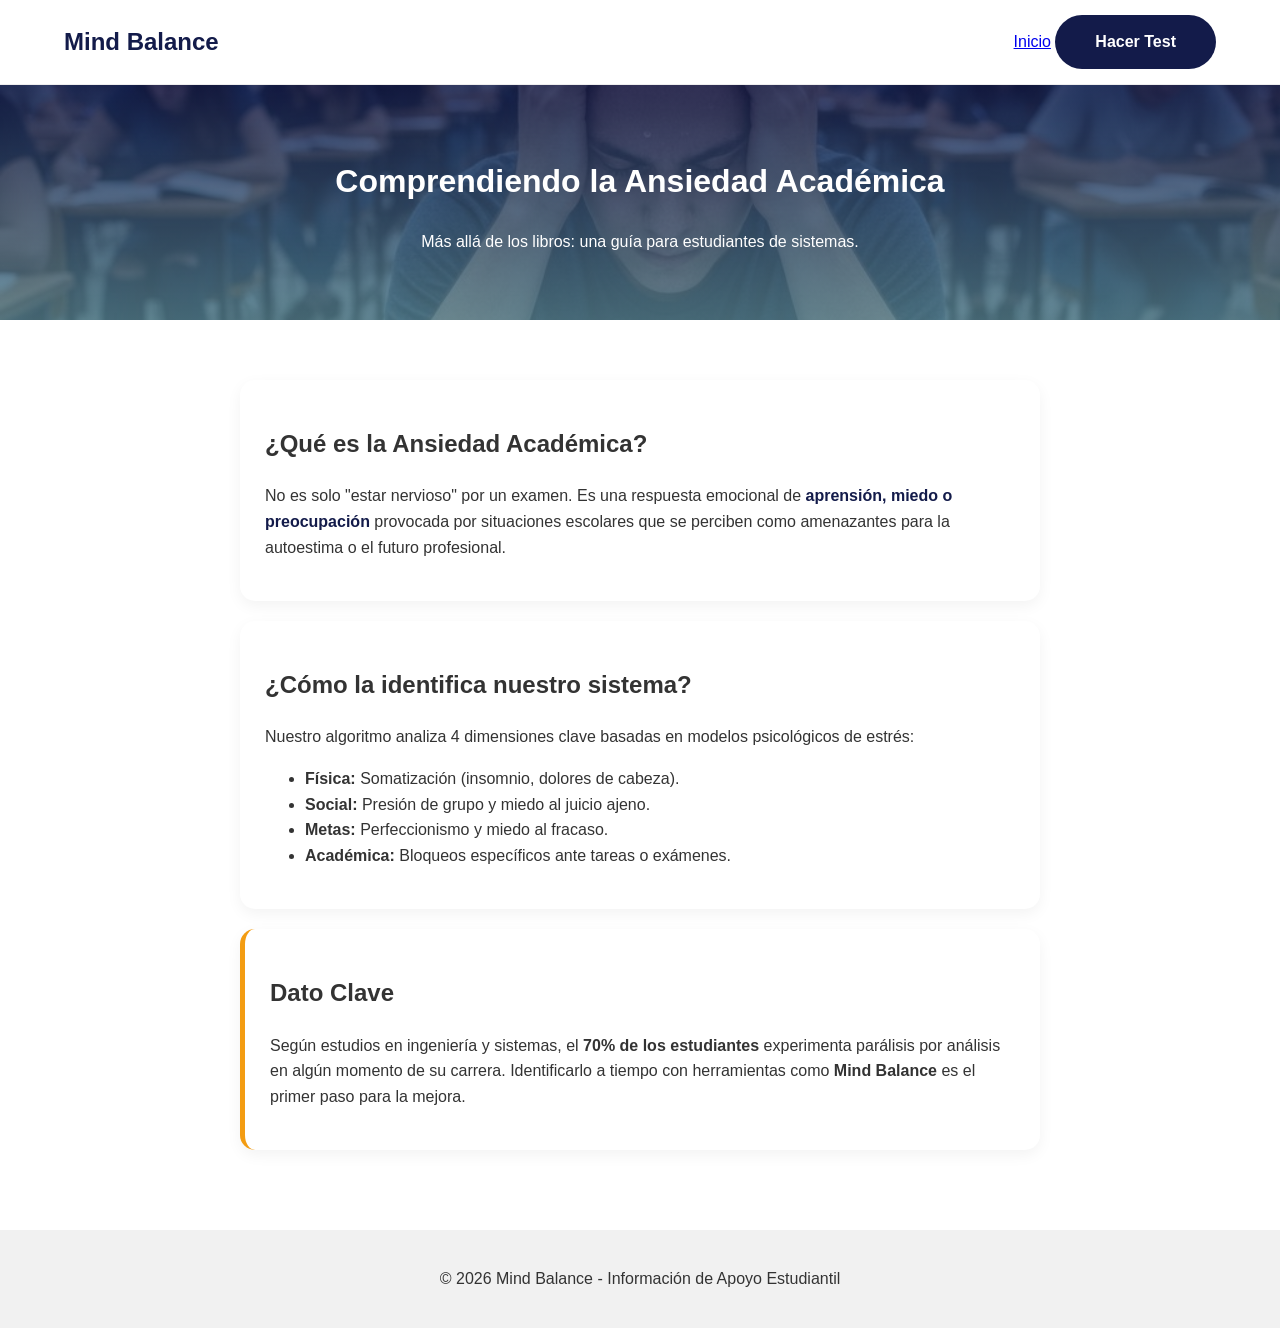
==== src/frontend/informacion.html @ 8ade7999 "Create informacion.html" ====
<!DOCTYPE html>
<html lang="es">
<head>
    <meta charset="UTF-8">
    <meta name="viewport" content="width=device-width, initial-scale=1.0">
    <title>Mind Balance | Sobre la Ansiedad Académica</title>
    <link rel="stylesheet" href="estilos.css">
    <style>
        .contenido-info { max-width: 800px; margin: 40px auto; padding: 20px; line-height: 1.6; }
        .tarjeta-info { background: white; padding: 25px; border-radius: 15px; box-shadow: 0 5px 15px rgba(0,0,0,0.05); margin-bottom: 20px; }
        .resaltado { color: var(--color-principal, #4A90E2); font-weight: bold; }
    </style>
</head>
<body>

    <nav class="barra-navegacion">
        <div class="logo">Mind Balance</div>
        <div>
            <a href="index.html" class="boton-volver">Inicio</a>
            <a href="test.html" class="boton-accion">Hacer Test</a>
        </div>
    </nav>

    <header class="banner-test" style="height: auto; padding: 50px 20px;">
        <h1>Comprendiendo la Ansiedad Académica</h1>
        <p>Más allá de los libros: una guía para estudiantes de sistemas.</p>
    </header>

    <main class="contenido-info">
        <section class="tarjeta-info">
            <h2>¿Qué es la Ansiedad Académica?</h2>
            <p>No es solo "estar nervioso" por un examen. Es una respuesta emocional de <span class="resaltado">aprensión, miedo o preocupación</span> provocada por situaciones escolares que se perciben como amenazantes para la autoestima o el futuro profesional.</p>
        </section>

        <section class="tarjeta-info">
            <h2>¿Cómo la identifica nuestro sistema?</h2>
            <p>Nuestro algoritmo analiza 4 dimensiones clave basadas en modelos psicológicos de estrés:</p>
            <ul>
                <li><strong>Física:</strong> Somatización (insomnio, dolores de cabeza).</li>
                <li><strong>Social:</strong> Presión de grupo y miedo al juicio ajeno.</li>
                <li><strong>Metas:</strong> Perfeccionismo y miedo al fracaso.</li>
                <li><strong>Académica:</strong> Bloqueos específicos ante tareas o exámenes.</li>
            </ul>
        </section>

        <section class="tarjeta-info" style="border-left: 5px solid #f39c12;">
            <h2>Dato Clave</h2>
            <p>Según estudios en ingeniería y sistemas, el <strong>70% de los estudiantes</strong> experimenta parálisis por análisis en algún momento de su carrera. Identificarlo a tiempo con herramientas como <strong>Mind Balance</strong> es el primer paso para la mejora.</p>
        </section>
    </main>

    <footer style="text-align: center; padding: 20px;">
        <p>&copy; 2026 Mind Balance - Información de Apoyo Estudiantil</p>
    </footer>

</body>
</html>
---- src/frontend/estilos.css ----
/* 1. CONFIGURACIÓN GLOBAL */
:root {
  --color-principal: #131B4A;
  --color-acento: #547C8B;
  --color-suave: #C2CCC9;
  --blanco-puro: #FFFFFF;
  --gris-fondo: #f9fbfb;
}

body {
  font-family: 'Montserrat', Arial, sans-serif;
  margin: 0;
  color: #333;
  line-height: 1.6;
}

/* 2. NAVEGACIÓN Y BANNERS */
.barra-navegacion {
  background-color: var(--blanco-puro);
  border-bottom: 1px solid #eee;
  padding: 15px 5%;
  display: flex;
  justify-content: space-between;
  align-items: center;
  position: sticky;
  top: 0;
  z-index: 1000;
}

.logo { font-weight: bold; font-size: 1.5em; color: var(--color-principal); }

.banner-principal, .banner-test {
  background: linear-gradient(rgba(19, 27, 74, 0.8), rgba(84, 124, 139, 0.8)),
              url("img/image_6.png") center/cover no-repeat;
  color: white;
  padding: 120px 20px;
  text-align: center;
}

/* 3. EL ARTÍCULO DE INVESTIGACIÓN (Lo nuevo) */
.seccion-blanca {
  padding: 60px 10%;
  max-width: 1000px;
  margin: auto;
}

.articulo-investigacion { text-align: left; margin-bottom: 50px; }

.titulo-principal {
    color: var(--color-principal);
    font-size: 2.5em;
    text-align: center;
    margin-bottom: 30px;
}

.introduccion {
    font-size: 1.2em;
    font-style: italic;
    color: var(--color-acento);
    margin-bottom: 30px;
    border-left: 5px solid var(--color-acento);
    padding-left: 20px;
}

.destacado {
    background-color: var(--gris-fondo);
    padding: 30px;
    border-radius: 15px;
    font-size: 1.3em;
    font-weight: bold;
    color: var(--color-principal);
    text-align: center;
    margin: 40px 0;
}

/* 4. GALERÍA Y CARDS */
.contenedor-imagenes {
  display: flex;
  justify-content: center;
  gap: 25px;
  flex-wrap: wrap;
}

.imagen-card {
  position: relative;
  width: 300px;
  height: 200px;
  overflow: hidden;
  border-radius: 12px;
  box-shadow: 0 6px 15px rgba(0, 0, 0, 0.15);
}

.imagen-card img { width: 100%; height: 100%; object-fit: cover; }

.overlay-imagen {
  position: absolute; top: 0; left: 0; width: 100%; height: 100%;
  background: linear-gradient(rgba(19, 27, 74, 0.6), rgba(84, 124, 139, 0.6));
}

/* 5. REFERENCIAS Y BOTONES */
.referencias-bibliograficas {
    margin-top: 60px;
    padding: 30px;
    background-color: #f1f1f1;
    border-radius: 10px;
    text-align: left;
    font-size: 0.85em;
}

.boton-accion {
  background-color: var(--color-principal);
  color: white;
  padding: 14px 40px;
  text-decoration: none;
  border-radius: 50px;
  font-weight: bold;
  display: inline-block;
  transition: 0.3s;
}

.cta-test {
  background: linear-gradient(rgba(19, 27, 74, 0.95), rgba(84, 124, 139, 0.95)),
              url("img/image_5.png") center/cover no-repeat;
  color: white;
  text-align: center;
  padding: 80px 20px;
}

.diagnostico-final {
    margin-top: 20px;
    border: 1px solid #eee;
    animation: fadeIn 0.8s ease-in-out;
}

@keyframes fadeIn {
    from { opacity: 0; transform: translateY(20px); }
    to { opacity: 1; transform: translateY(0); }
}

#graficoResultados {
    margin-bottom: 20px;
}

footer { padding: 40px; text-align: center; background: #f1f1f1; }

/* 6. RESPONSIVO */
@media (max-width: 768px) {
  .articulo-investigacion { padding: 0 10px; }
  .titulo-principal { font-size: 1.8em; }
}
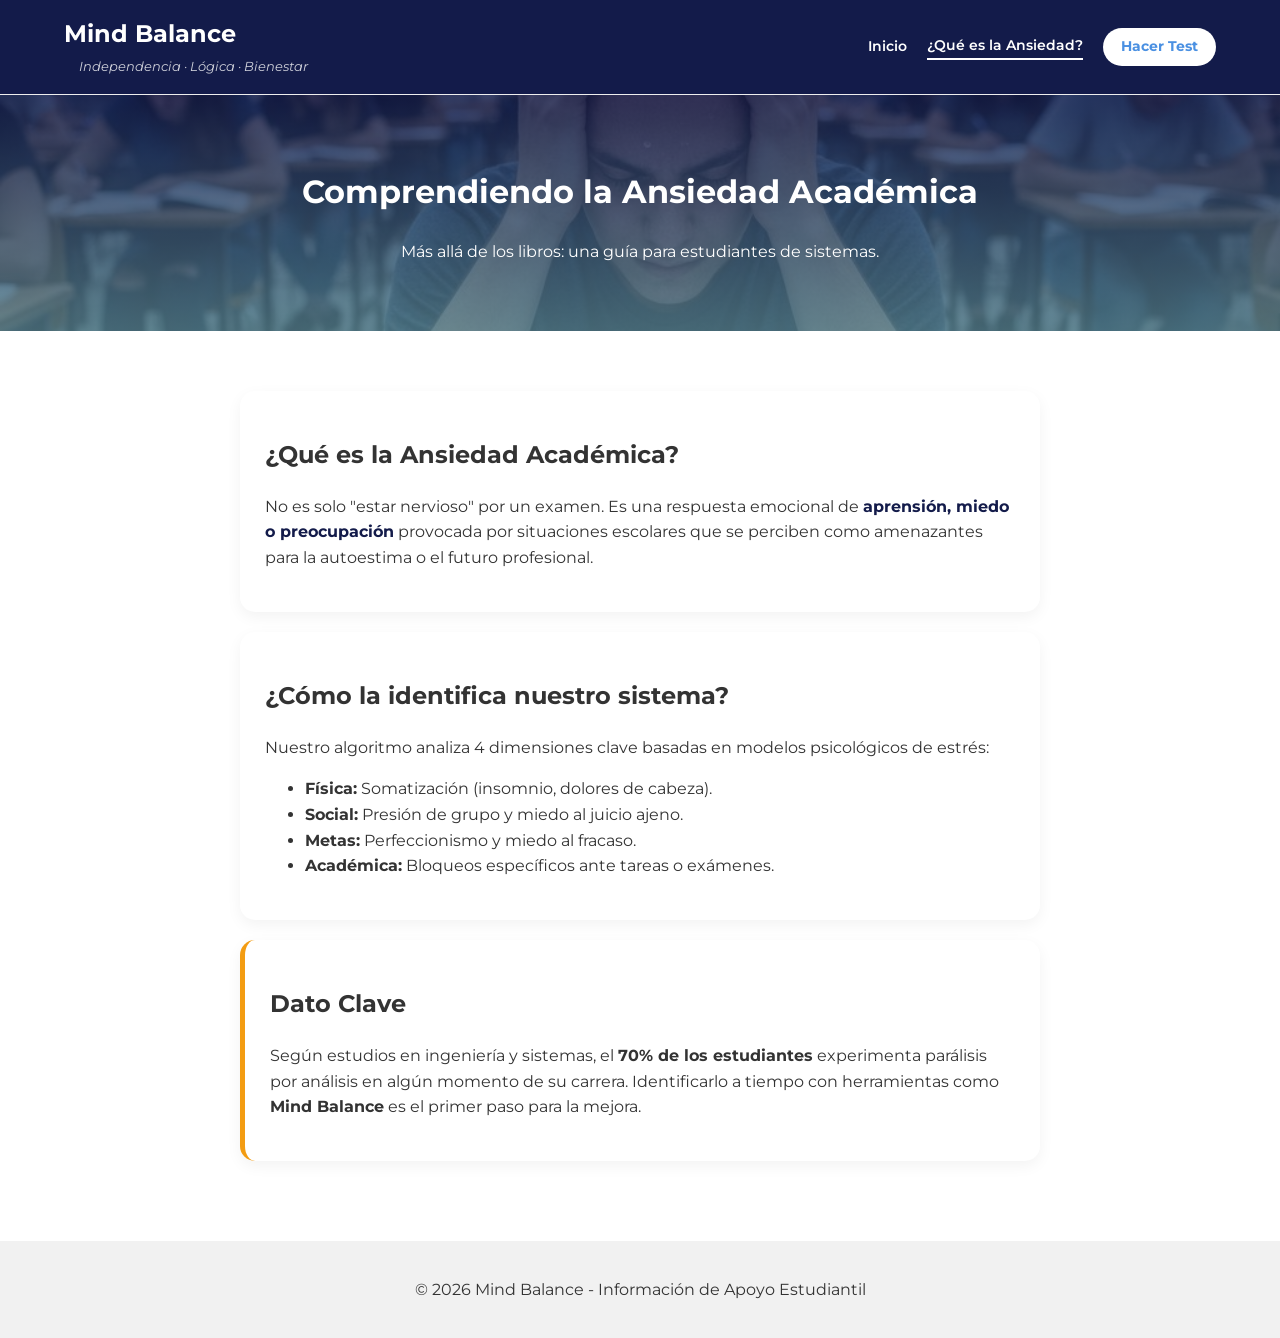
==== commit e9f5b127: "Update informacion.html" ====
--- a/src/frontend/informacion.html
+++ b/src/frontend/informacion.html
@@ -5,6 +5,7 @@
     <meta name="viewport" content="width=device-width, initial-scale=1.0">
     <title>Mind Balance | Sobre la Ansiedad Académica</title>
     <link rel="stylesheet" href="estilos.css">
+    <link href="https://fonts.googleapis.com/css2?family=Montserrat:wght@400;600;700&display=swap" rel="stylesheet">
     <style>
         .contenido-info { max-width: 800px; margin: 40px auto; padding: 20px; line-height: 1.6; }
         .tarjeta-info { background: white; padding: 25px; border-radius: 15px; box-shadow: 0 5px 15px rgba(0,0,0,0.05); margin-bottom: 20px; }
@@ -13,15 +14,20 @@
 </head>
 <body>
 
-    <nav class="barra-navegacion">
-        <div class="logo">Mind Balance</div>
-        <div>
-            <a href="index.html" class="boton-volver">Inicio</a>
-            <a href="test.html" class="boton-accion">Hacer Test</a>
+    <nav class="barra-navegacion" style="display: flex; justify-content: space-between; align-items: center; padding: 15px 5%; background-color: var(--color-principal, #4A90E2);">
+        <div class="nav-izquierdo">
+            <div class="logo" style="font-weight: bold; color: white;">Mind Balance</div>
+            <span class="lema" style="margin-left: 15px; font-size: 0.8em; color: white; opacity: 0.8; font-style: italic;">Independencia · Lógica · Bienestar</span>
+        </div>
+        
+        <div class="menu-navegacion" style="display: flex; gap: 20px; align-items: center;">
+            <a href="index.html" style="color: white; text-decoration: none; font-weight: 600; font-size: 0.9em;">Inicio</a>
+            <a href="informacion.html" style="color: white; text-decoration: none; font-weight: 600; font-size: 0.9em; border-bottom: 2px solid #fff;">¿Qué es la Ansiedad?</a>
+            <a href="test.html" style="background: white; color: #4A90E2; padding: 8px 18px; border-radius: 20px; text-decoration: none; font-weight: bold; font-size: 0.85em;">Hacer Test</a>
         </div>
     </nav>
 
-    <header class="banner-test" style="height: auto; padding: 50px 20px;">
+    <header class="banner-test" style="height: auto; padding: 50px 20px; text-align: center; background-color: #f8f9fa;">
         <h1>Comprendiendo la Ansiedad Académica</h1>
         <p>Más allá de los libros: una guía para estudiantes de sistemas.</p>
     </header>
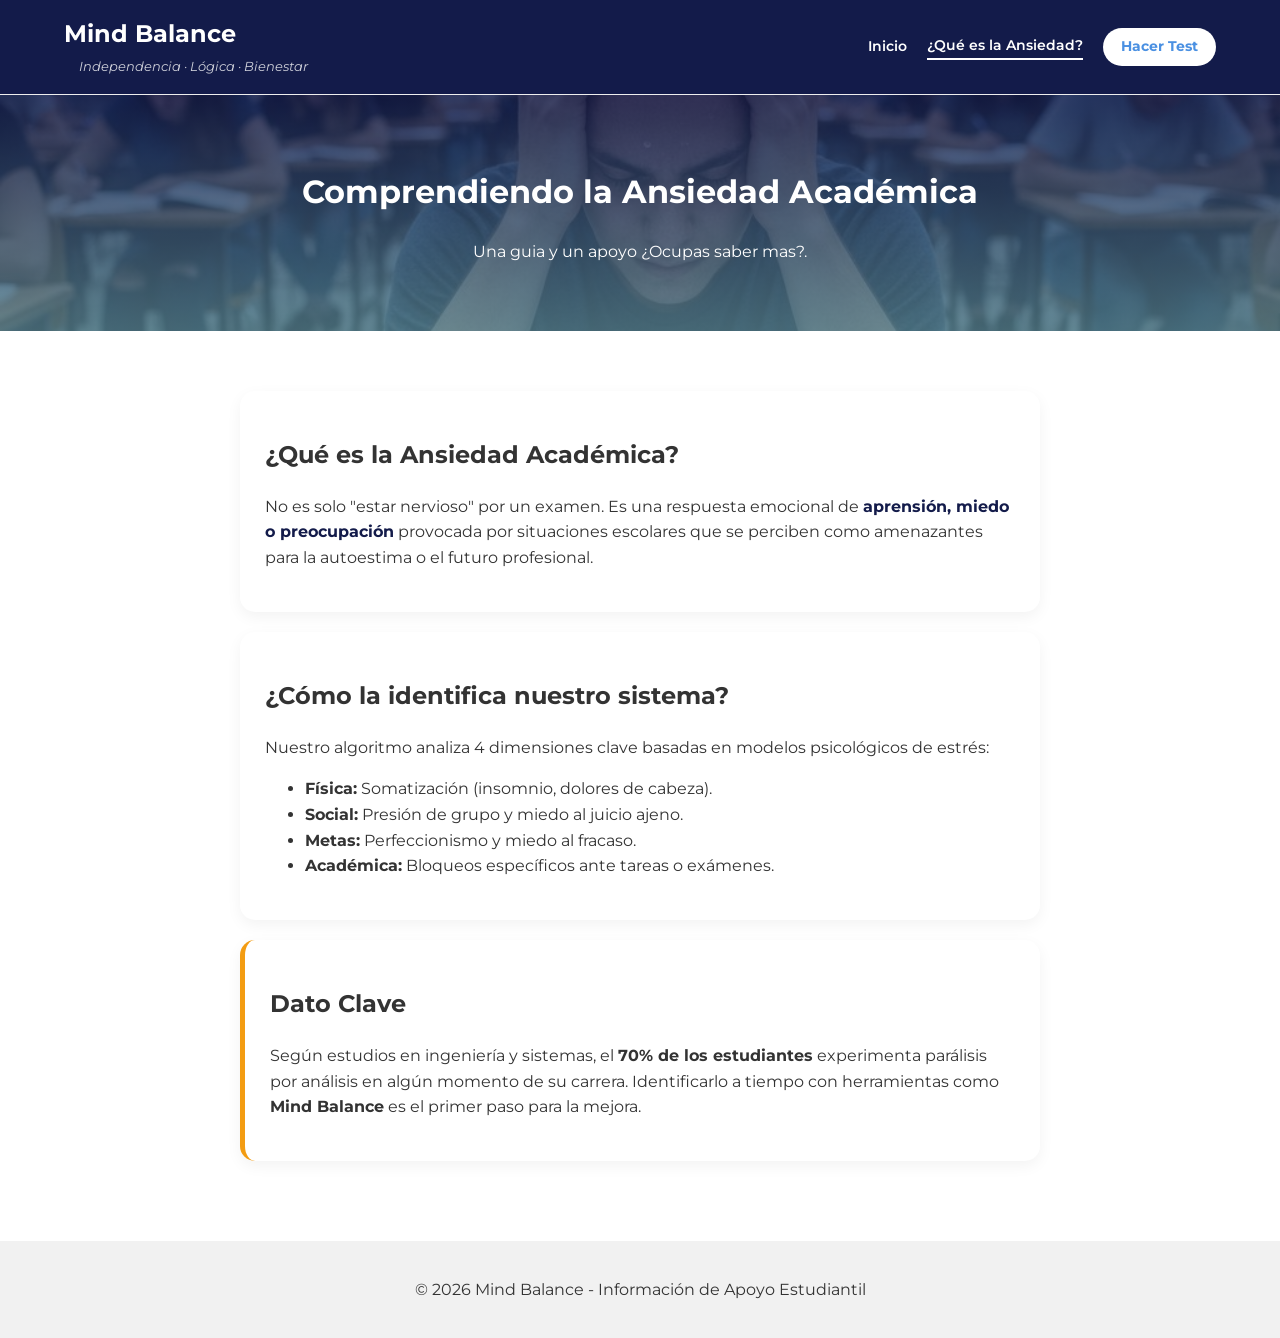
==== commit 9a237633: "Update informacion.html" ====
--- a/src/frontend/informacion.html
+++ b/src/frontend/informacion.html
@@ -29,7 +29,7 @@
 
     <header class="banner-test" style="height: auto; padding: 50px 20px; text-align: center; background-color: #f8f9fa;">
         <h1>Comprendiendo la Ansiedad Académica</h1>
-        <p>Más allá de los libros: una guía para estudiantes de sistemas.</p>
+        <p>Una guia y un apoyo ¿Ocupas saber mas?.</p>
     </header>
 
     <main class="contenido-info">
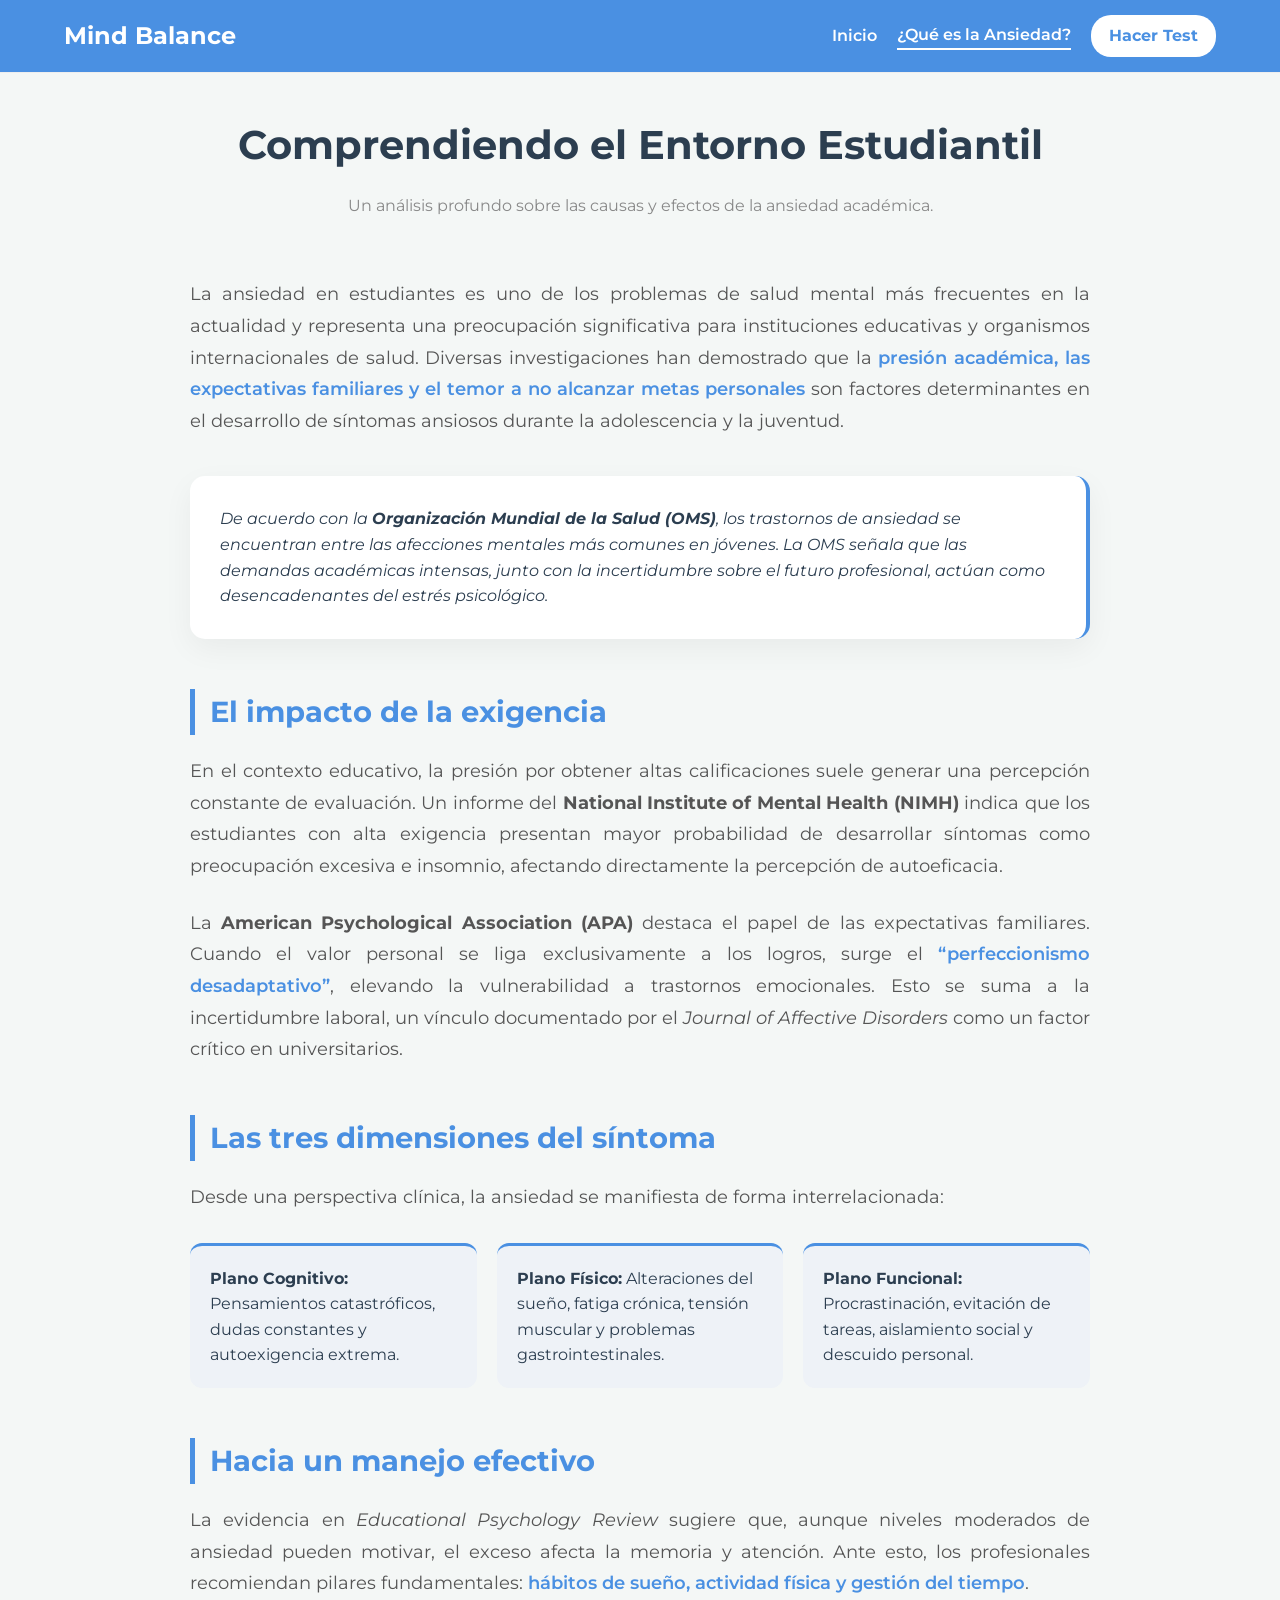
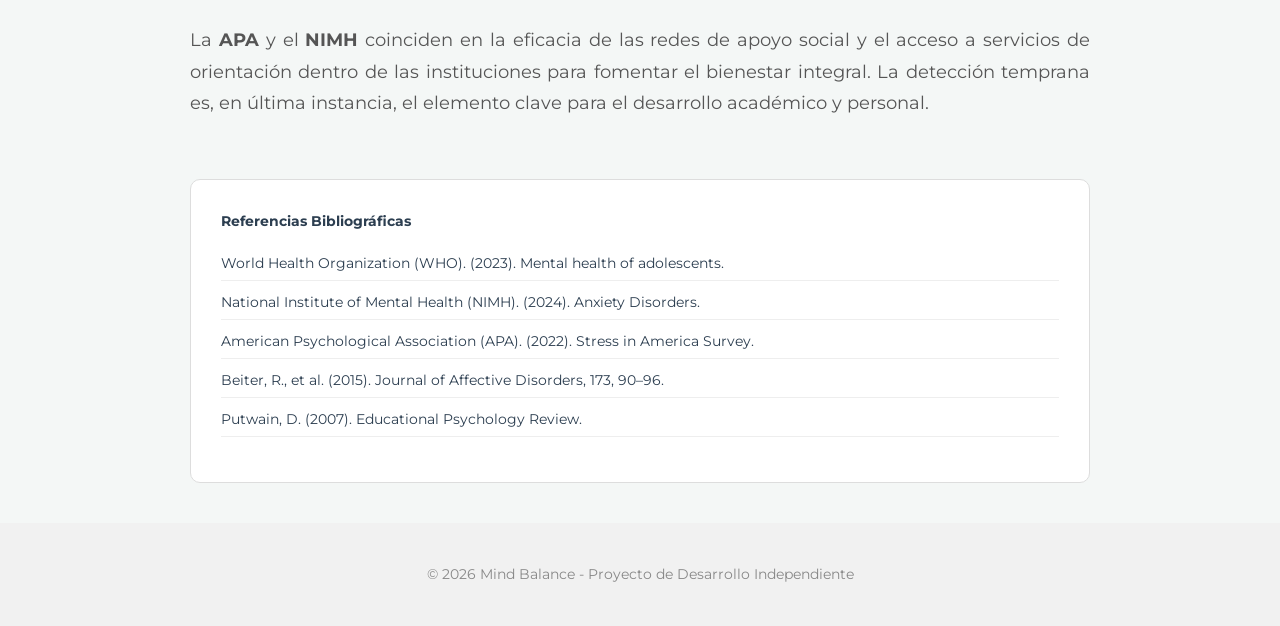
==== commit 58ce1f30: "Update informacion.html" ====
--- a/src/frontend/informacion.html
+++ b/src/frontend/informacion.html
@@ -3,60 +3,114 @@
 <head>
     <meta charset="UTF-8">
     <meta name="viewport" content="width=device-width, initial-scale=1.0">
-    <title>Mind Balance | Sobre la Ansiedad Académica</title>
+    <title>Mind Balance | Información y Recursos</title>
     <link rel="stylesheet" href="estilos.css">
     <link href="https://fonts.googleapis.com/css2?family=Montserrat:wght@400;600;700&display=swap" rel="stylesheet">
     <style>
-        .contenido-info { max-width: 800px; margin: 40px auto; padding: 20px; line-height: 1.6; }
-        .tarjeta-info { background: white; padding: 25px; border-radius: 15px; box-shadow: 0 5px 15px rgba(0,0,0,0.05); margin-bottom: 20px; }
-        .resaltado { color: var(--color-principal, #4A90E2); font-weight: bold; }
+        :root { --azul-profundo: #2c3e50; --azul-suave: #4A90E2; --gris-texto: #555; }
+        body { font-family: 'Montserrat', sans-serif; background-color: #f4f7f6; color: var(--azul-profundo); }
+        
+        /* Contenedor Principal */
+        .lectura-natural { max-width: 900px; margin: 40px auto; padding: 0 20px; }
+        
+        /* Estilo de Párrafos */
+        .texto-fluido { line-height: 1.8; font-size: 1.1em; color: var(--gris-texto); margin-bottom: 25px; text-align: justify; }
+        
+        /* Encabezados Naturales */
+        .subtitulo-seccion { font-size: 1.8em; color: var(--azul-suave); margin-top: 50px; margin-bottom: 20px; font-weight: 700; border-left: 5px solid var(--azul-suave); padding-left: 15px; }
+        
+        /* Citas y Resaltados */
+        .cita-organismo { background: white; padding: 30px; border-radius: 15px; box-shadow: 0 10px 30px rgba(0,0,0,0.05); border-right: 4px solid var(--azul-suave); margin: 40px 0; font-style: italic; position: relative; }
+        
+        .enfasis { color: var(--azul-suave); font-weight: 600; }
+
+        /* Lista de Dimensiones */
+        .lista-dimensiones { display: grid; grid-template-columns: repeat(auto-fit, minmax(250px, 1fr)); gap: 20px; margin: 30px 0; }
+        .item-dimension { background: #eef2f7; padding: 20px; border-radius: 12px; border-top: 3px solid var(--azul-suave); }
+
+        /* Bibliografía */
+        .bibliografia { background: #fff; padding: 30px; border-radius: 10px; font-size: 0.9em; margin-top: 60px; border: 1px solid #ddd; }
+        .bibliografia h4 { margin-top: 0; color: var(--azul-profundo); }
+        .bibliografia ul { list-style: none; padding: 0; }
+        .bibliografia li { margin-bottom: 10px; border-bottom: 1px solid #eee; padding-bottom: 5px; }
     </style>
 </head>
 <body>
 
-    <nav class="barra-navegacion" style="display: flex; justify-content: space-between; align-items: center; padding: 15px 5%; background-color: var(--color-principal, #4A90E2);">
+    <nav class="barra-navegacion" style="display: flex; justify-content: space-between; align-items: center; padding: 15px 5%; background-color: #4A90E2;">
         <div class="nav-izquierdo">
             <div class="logo" style="font-weight: bold; color: white;">Mind Balance</div>
-            <span class="lema" style="margin-left: 15px; font-size: 0.8em; color: white; opacity: 0.8; font-style: italic;">Independencia · Lógica · Bienestar</span>
         </div>
-        
         <div class="menu-navegacion" style="display: flex; gap: 20px; align-items: center;">
-            <a href="index.html" style="color: white; text-decoration: none; font-weight: 600; font-size: 0.9em;">Inicio</a>
-            <a href="informacion.html" style="color: white; text-decoration: none; font-weight: 600; font-size: 0.9em; border-bottom: 2px solid #fff;">¿Qué es la Ansiedad?</a>
-            <a href="test.html" style="background: white; color: #4A90E2; padding: 8px 18px; border-radius: 20px; text-decoration: none; font-weight: bold; font-size: 0.85em;">Hacer Test</a>
+            <a href="index.html" style="color: white; text-decoration: none; font-weight: 600;">Inicio</a>
+            <a href="informacion.html" style="color: white; text-decoration: none; font-weight: 600; border-bottom: 2px solid #fff;">¿Qué es la Ansiedad?</a>
+            <a href="test.html" style="background: white; color: #4A90E2; padding: 8px 18px; border-radius: 20px; text-decoration: none; font-weight: bold;">Hacer Test</a>
         </div>
     </nav>
 
-    <header class="banner-test" style="height: auto; padding: 50px 20px; text-align: center; background-color: #f8f9fa;">
-        <h1>Comprendiendo la Ansiedad Académica</h1>
-        <p>Una guia y un apoyo ¿Ocupas saber mas?.</p>
-    </header>
+    <main class="lectura-natural">
+        
+        <header style="text-align: center; margin-bottom: 60px;">
+            <h1 style="font-size: 2.5em; margin-bottom: 10px;">Comprendiendo el Entorno Estudiantil</h1>
+            <p style="color: #888;">Un análisis profundo sobre las causas y efectos de la ansiedad académica.</p>
+        </header>
 
-    <main class="contenido-info">
-        <section class="tarjeta-info">
-            <h2>¿Qué es la Ansiedad Académica?</h2>
-            <p>No es solo "estar nervioso" por un examen. Es una respuesta emocional de <span class="resaltado">aprensión, miedo o preocupación</span> provocada por situaciones escolares que se perciben como amenazantes para la autoestima o el futuro profesional.</p>
-        </section>
+        <p class="texto-fluido">
+            La ansiedad en estudiantes es uno de los problemas de salud mental más frecuentes en la actualidad y representa una preocupación significativa para instituciones educativas y organismos internacionales de salud. Diversas investigaciones han demostrado que la <span class="enfasis">presión académica, las expectativas familiares y el temor a no alcanzar metas personales</span> son factores determinantes en el desarrollo de síntomas ansiosos durante la adolescencia y la juventud.
+        </p>
 
-        <section class="tarjeta-info">
-            <h2>¿Cómo la identifica nuestro sistema?</h2>
-            <p>Nuestro algoritmo analiza 4 dimensiones clave basadas en modelos psicológicos de estrés:</p>
+        <div class="cita-organismo">
+            De acuerdo con la <strong>Organización Mundial de la Salud (OMS)</strong>, los trastornos de ansiedad se encuentran entre las afecciones mentales más comunes en jóvenes. La OMS señala que las demandas académicas intensas, junto con la incertidumbre sobre el futuro profesional, actúan como desencadenantes del estrés psicológico.
+        </div>
+
+        <h2 class="subtitulo-seccion">El impacto de la exigencia</h2>
+        <p class="texto-fluido">
+            En el contexto educativo, la presión por obtener altas calificaciones suele generar una percepción constante de evaluación. Un informe del <strong>National Institute of Mental Health (NIMH)</strong> indica que los estudiantes con alta exigencia presentan mayor probabilidad de desarrollar síntomas como preocupación excesiva e insomnio, afectando directamente la percepción de autoeficacia.
+        </p>
+
+        <p class="texto-fluido">
+            La <strong>American Psychological Association (APA)</strong> destaca el papel de las expectativas familiares. Cuando el valor personal se liga exclusivamente a los logros, surge el <span class="enfasis">“perfeccionismo desadaptativo”</span>, elevando la vulnerabilidad a trastornos emocionales. Esto se suma a la incertidumbre laboral, un vínculo documentado por el <em>Journal of Affective Disorders</em> como un factor crítico en universitarios.
+        </p>
+
+        <h2 class="subtitulo-seccion">Las tres dimensiones del síntoma</h2>
+        <p class="texto-fluido">Desde una perspectiva clínica, la ansiedad se manifiesta de forma interrelacionada:</p>
+        
+        <div class="lista-dimensiones">
+            <div class="item-dimension">
+                <strong>Plano Cognitivo:</strong> Pensamientos catastróficos, dudas constantes y autoexigencia extrema.
+            </div>
+            <div class="item-dimension">
+                <strong>Plano Físico:</strong> Alteraciones del sueño, fatiga crónica, tensión muscular y problemas gastrointestinales.
+            </div>
+            <div class="item-dimension">
+                <strong>Plano Funcional:</strong> Procrastinación, evitación de tareas, aislamiento social y descuido personal.
+            </div>
+        </div>
+
+        <h2 class="subtitulo-seccion">Hacia un manejo efectivo</h2>
+        <p class="texto-fluido">
+            La evidencia en <em>Educational Psychology Review</em> sugiere que, aunque niveles moderados de ansiedad pueden motivar, el exceso afecta la memoria y atención. Ante esto, los profesionales recomiendan pilares fundamentales: <span class="enfasis">hábitos de sueño, actividad física y gestión del tiempo</span>.
+        </p>
+        
+        <p class="texto-fluido">
+            La <strong>APA</strong> y el <strong>NIMH</strong> coinciden en la eficacia de las redes de apoyo social y el acceso a servicios de orientación dentro de las instituciones para fomentar el bienestar integral. La detección temprana es, en última instancia, el elemento clave para el desarrollo académico y personal.
+        </p>
+
+        <section class="bibliografia">
+            <h4>Referencias Bibliográficas</h4>
             <ul>
-                <li><strong>Física:</strong> Somatización (insomnio, dolores de cabeza).</li>
-                <li><strong>Social:</strong> Presión de grupo y miedo al juicio ajeno.</li>
-                <li><strong>Metas:</strong> Perfeccionismo y miedo al fracaso.</li>
-                <li><strong>Académica:</strong> Bloqueos específicos ante tareas o exámenes.</li>
+                <li>World Health Organization (WHO). (2023). Mental health of adolescents.</li>
+                <li>National Institute of Mental Health (NIMH). (2024). Anxiety Disorders.</li>
+                <li>American Psychological Association (APA). (2022). Stress in America Survey.</li>
+                <li>Beiter, R., et al. (2015). Journal of Affective Disorders, 173, 90–96.</li>
+                <li>Putwain, D. (2007). Educational Psychology Review.</li>
             </ul>
         </section>
 
-        <section class="tarjeta-info" style="border-left: 5px solid #f39c12;">
-            <h2>Dato Clave</h2>
-            <p>Según estudios en ingeniería y sistemas, el <strong>70% de los estudiantes</strong> experimenta parálisis por análisis en algún momento de su carrera. Identificarlo a tiempo con herramientas como <strong>Mind Balance</strong> es el primer paso para la mejora.</p>
-        </section>
     </main>
 
-    <footer style="text-align: center; padding: 20px;">
-        <p>&copy; 2026 Mind Balance - Información de Apoyo Estudiantil</p>
+    <footer style="text-align: center; padding: 40px; color: #888; font-size: 0.9em;">
+        &copy; 2026 Mind Balance - Proyecto de Desarrollo Independiente
     </footer>
 
 </body>
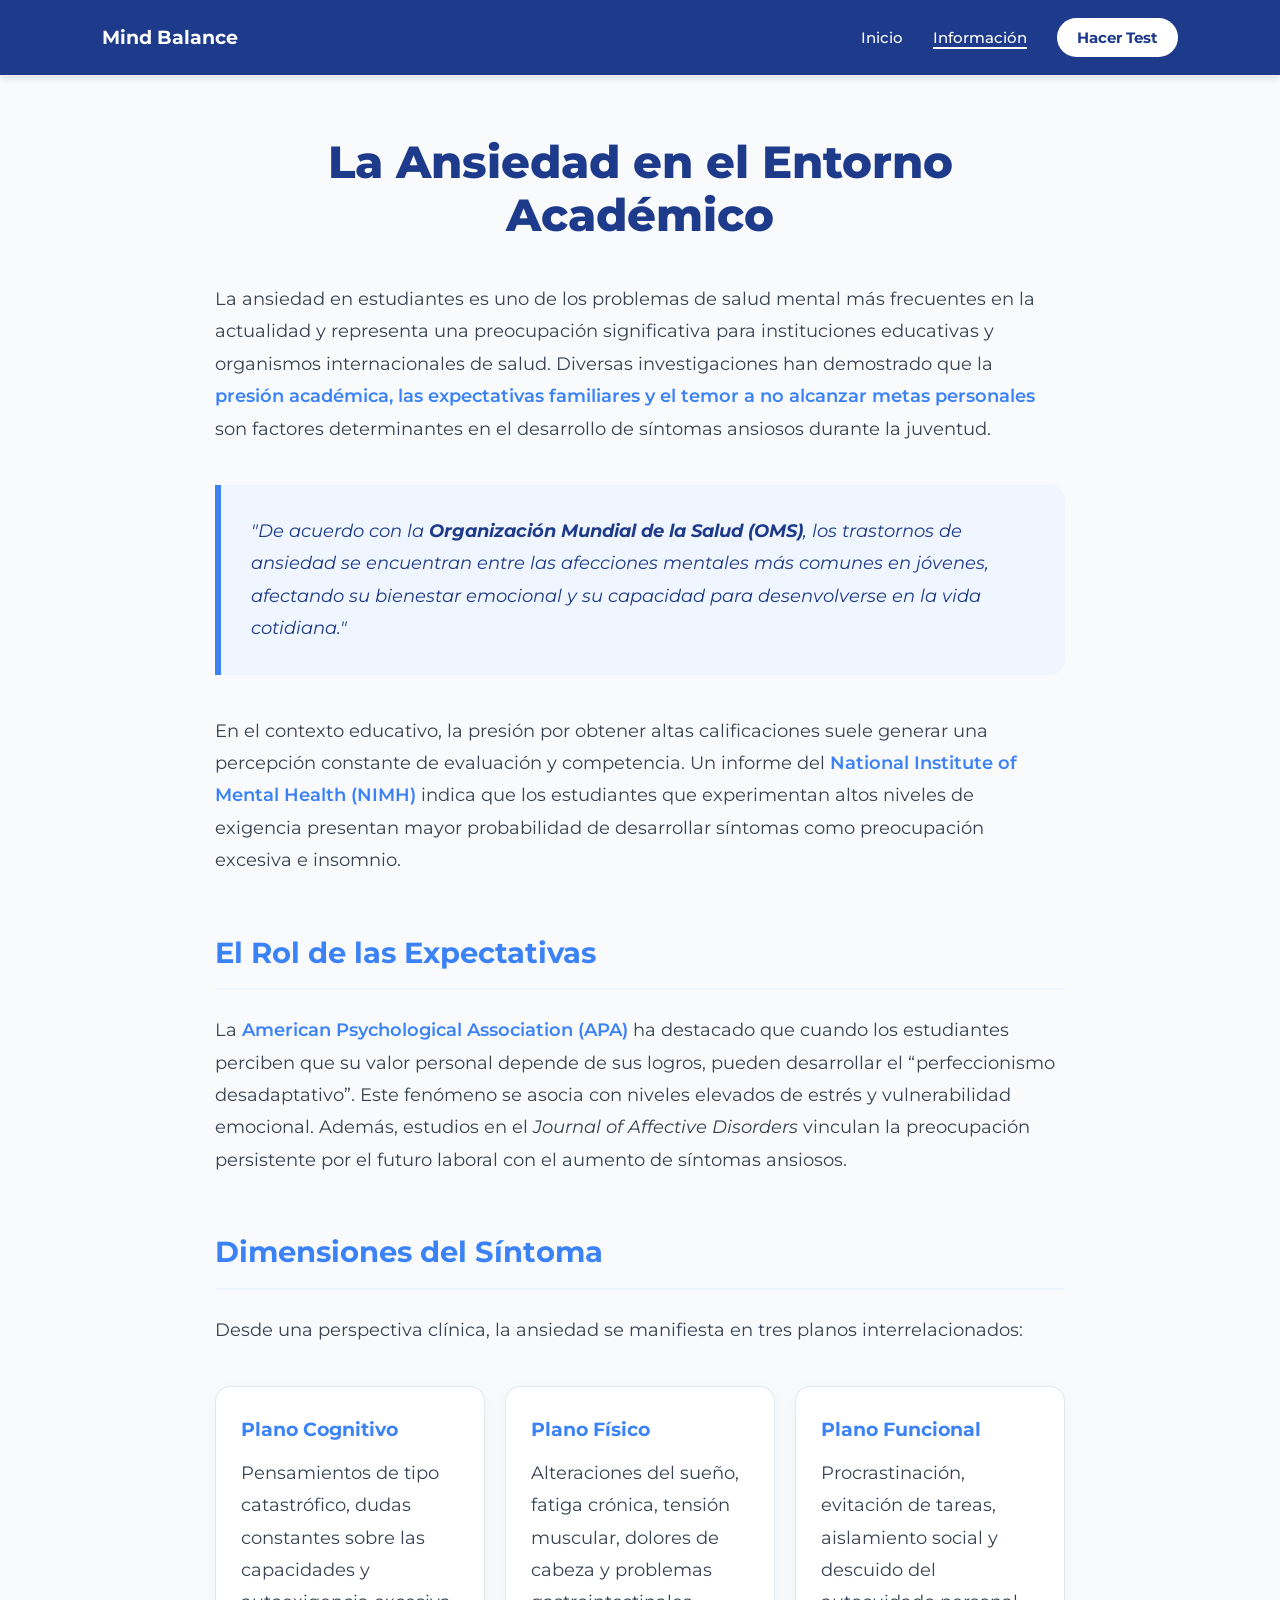
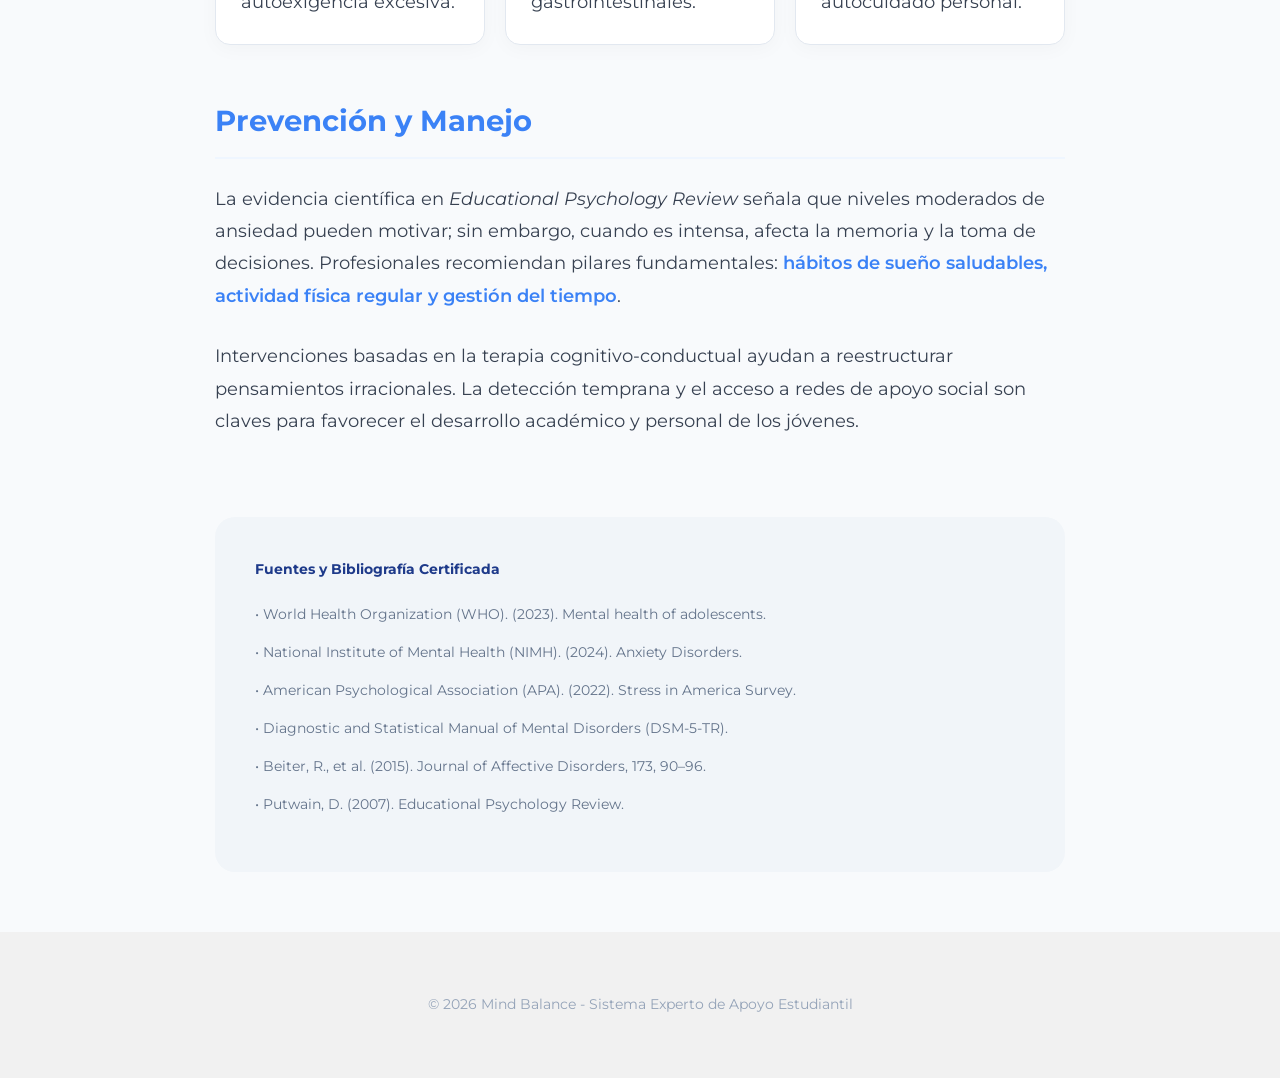
==== commit b705b6c9: "Update informacion.html" ====
--- a/src/frontend/informacion.html
+++ b/src/frontend/informacion.html
@@ -5,112 +5,204 @@
     <meta name="viewport" content="width=device-width, initial-scale=1.0">
     <title>Mind Balance | Información y Recursos</title>
     <link rel="stylesheet" href="estilos.css">
-    <link href="https://fonts.googleapis.com/css2?family=Montserrat:wght@400;600;700&display=swap" rel="stylesheet">
+    <link href="https://fonts.googleapis.com/css2?family=Montserrat:wght@400;500;600;700&display=swap" rel="stylesheet">
     <style>
-        :root { --azul-profundo: #2c3e50; --azul-suave: #4A90E2; --gris-texto: #555; }
-        body { font-family: 'Montserrat', sans-serif; background-color: #f4f7f6; color: var(--azul-profundo); }
-        
-        /* Contenedor Principal */
-        .lectura-natural { max-width: 900px; margin: 40px auto; padding: 0 20px; }
-        
-        /* Estilo de Párrafos */
-        .texto-fluido { line-height: 1.8; font-size: 1.1em; color: var(--gris-texto); margin-bottom: 25px; text-align: justify; }
-        
-        /* Encabezados Naturales */
-        .subtitulo-seccion { font-size: 1.8em; color: var(--azul-suave); margin-top: 50px; margin-bottom: 20px; font-weight: 700; border-left: 5px solid var(--azul-suave); padding-left: 15px; }
-        
-        /* Citas y Resaltados */
-        .cita-organismo { background: white; padding: 30px; border-radius: 15px; box-shadow: 0 10px 30px rgba(0,0,0,0.05); border-right: 4px solid var(--azul-suave); margin: 40px 0; font-style: italic; position: relative; }
-        
-        .enfasis { color: var(--azul-suave); font-weight: 600; }
-
-        /* Lista de Dimensiones */
-        .lista-dimensiones { display: grid; grid-template-columns: repeat(auto-fit, minmax(250px, 1fr)); gap: 20px; margin: 30px 0; }
-        .item-dimension { background: #eef2f7; padding: 20px; border-radius: 12px; border-top: 3px solid var(--azul-suave); }
-
-        /* Bibliografía */
-        .bibliografia { background: #fff; padding: 30px; border-radius: 10px; font-size: 0.9em; margin-top: 60px; border: 1px solid #ddd; }
-        .bibliografia h4 { margin-top: 0; color: var(--azul-profundo); }
-        .bibliografia ul { list-style: none; padding: 0; }
-        .bibliografia li { margin-bottom: 10px; border-bottom: 1px solid #eee; padding-bottom: 5px; }
+        :root {
+            --azul-oscuro: #1e3a8a; /* Blue 900 */
+            --azul-medio: #3b82f6;  /* Blue 500 */
+            --azul-claro: #eff6ff;  /* Blue 50 */
+            --gris-texto: #374151;  /* Gray 700 */
+            --blanco: #ffffff;
+        }
+
+        body {
+            font-family: 'Montserrat', sans-serif;
+            background-color: #f8fafc;
+            color: var(--gris-texto);
+            line-height: 1.8;
+            margin: 0;
+            font-size: 18px; /* Tamaño de letra mejorado */
+        }
+
+        /* Navegación */
+        .barra-navegacion {
+            display: flex;
+            justify-content: space-between;
+            align-items: center;
+            padding: 20px 8%;
+            background-color: var(--azul-oscuro);
+            box-shadow: 0 4px 6px -1px rgba(0, 0, 0, 0.1);
+        }
+
+        .logo { font-weight: 700; color: white; font-size: 1.2rem; }
+        .menu-navegacion a {
+            color: white;
+            text-decoration: none;
+            font-weight: 500;
+            margin-left: 25px;
+            font-size: 0.95rem;
+            transition: opacity 0.3s;
+        }
+        .menu-navegacion a:hover { opacity: 0.8; }
+        .btn-test {
+            background: var(--blanco);
+            color: var(--azul-oscuro) !important;
+            padding: 10px 20px;
+            border-radius: 50px;
+            font-weight: 700 !important;
+        }
+
+        /* Contenido */
+        .contenedor-lectura {
+            max-width: 850px;
+            margin: 60px auto;
+            padding: 0 25px;
+        }
+
+        h1 {
+            color: var(--azul-oscuro);
+            font-size: 2.8rem;
+            font-weight: 800;
+            line-height: 1.2;
+            margin-bottom: 40px;
+            text-align: center;
+        }
+
+        h2 {
+            color: var(--azul-medio);
+            font-size: 1.8rem;
+            margin-top: 50px;
+            border-bottom: 2px solid var(--azul-claro);
+            padding-bottom: 10px;
+        }
+
+        p { margin-bottom: 28px; text-align: left; }
+
+        /* Bloques de Énfasis */
+        .bloque-oms {
+            background-color: var(--azul-claro);
+            border-left: 6px solid var(--azul-medio);
+            padding: 30px;
+            border-radius: 0 15px 15px 0;
+            margin: 40px 0;
+            font-style: italic;
+            color: var(--azul-oscuro);
+        }
+
+        .enfasis-profesional {
+            color: var(--azul-medio);
+            font-weight: 600;
+        }
+
+        /* Tarjetas de Dimensiones */
+        .grid-dimensiones {
+            display: grid;
+            grid-template-columns: repeat(auto-fit, minmax(250px, 1fr));
+            gap: 20px;
+            margin: 40px 0;
+        }
+
+        .card {
+            background: white;
+            padding: 25px;
+            border-radius: 15px;
+            box-shadow: 0 4px 20px rgba(0,0,0,0.03);
+            border: 1px solid #e2e8f0;
+            transition: transform 0.3s;
+        }
+        .card:hover { transform: translateY(-5px); }
+        .card strong { color: var(--azul-medio); display: block; margin-bottom: 10px; font-size: 1.2rem; }
+
+        /* Referencias */
+        .seccion-referencias {
+            margin-top: 80px;
+            padding: 40px;
+            background: #f1f5f9;
+            border-radius: 20px;
+            font-size: 0.9rem;
+        }
+        .seccion-referencias h4 { color: var(--azul-oscuro); margin-top: 0; }
+        .seccion-referencias ul { list-style: none; padding: 0; }
+        .seccion-referencias li { margin-bottom: 12px; color: #64748b; }
+
+        footer { text-align: center; padding: 60px 0; color: #94a3b8; font-size: 0.9rem; }
     </style>
 </head>
 <body>
 
-    <nav class="barra-navegacion" style="display: flex; justify-content: space-between; align-items: center; padding: 15px 5%; background-color: #4A90E2;">
-        <div class="nav-izquierdo">
-            <div class="logo" style="font-weight: bold; color: white;">Mind Balance</div>
-        </div>
-        <div class="menu-navegacion" style="display: flex; gap: 20px; align-items: center;">
-            <a href="index.html" style="color: white; text-decoration: none; font-weight: 600;">Inicio</a>
-            <a href="informacion.html" style="color: white; text-decoration: none; font-weight: 600; border-bottom: 2px solid #fff;">¿Qué es la Ansiedad?</a>
-            <a href="test.html" style="background: white; color: #4A90E2; padding: 8px 18px; border-radius: 20px; text-decoration: none; font-weight: bold;">Hacer Test</a>
+    <nav class="barra-navegacion">
+        <div class="logo">Mind Balance</div>
+        <div class="menu-navegacion">
+            <a href="index.html">Inicio</a>
+            <a href="informacion.html" style="border-bottom: 2px solid white;">Información</a>
+            <a href="test.html" class="btn-test">Hacer Test</a>
         </div>
     </nav>
 
-    <main class="lectura-natural">
+    <main class="contenedor-lectura">
         
-        <header style="text-align: center; margin-bottom: 60px;">
-            <h1 style="font-size: 2.5em; margin-bottom: 10px;">Comprendiendo el Entorno Estudiantil</h1>
-            <p style="color: #888;">Un análisis profundo sobre las causas y efectos de la ansiedad académica.</p>
-        </header>
-
-        <p class="texto-fluido">
-            La ansiedad en estudiantes es uno de los problemas de salud mental más frecuentes en la actualidad y representa una preocupación significativa para instituciones educativas y organismos internacionales de salud. Diversas investigaciones han demostrado que la <span class="enfasis">presión académica, las expectativas familiares y el temor a no alcanzar metas personales</span> son factores determinantes en el desarrollo de síntomas ansiosos durante la adolescencia y la juventud.
-        </p>
-
-        <div class="cita-organismo">
-            De acuerdo con la <strong>Organización Mundial de la Salud (OMS)</strong>, los trastornos de ansiedad se encuentran entre las afecciones mentales más comunes en jóvenes. La OMS señala que las demandas académicas intensas, junto con la incertidumbre sobre el futuro profesional, actúan como desencadenantes del estrés psicológico.
+        <h1>La Ansiedad en el Entorno Académico</h1>
+
+        <p>
+            La ansiedad en estudiantes es uno de los problemas de salud mental más frecuentes en la actualidad y representa una preocupación significativa para instituciones educativas y organismos internacionales de salud. Diversas investigaciones han demostrado que la <span class="enfasis-profesional">presión académica, las expectativas familiares y el temor a no alcanzar metas personales</span> son factores determinantes en el desarrollo de síntomas ansiosos durante la juventud.
+        </p>
+
+        <div class="bloque-oms">
+            "De acuerdo con la <strong>Organización Mundial de la Salud (OMS)</strong>, los trastornos de ansiedad se encuentran entre las afecciones mentales más comunes en jóvenes, afectando su bienestar emocional y su capacidad para desenvolverse en la vida cotidiana."
         </div>
 
-        <h2 class="subtitulo-seccion">El impacto de la exigencia</h2>
-        <p class="texto-fluido">
-            En el contexto educativo, la presión por obtener altas calificaciones suele generar una percepción constante de evaluación. Un informe del <strong>National Institute of Mental Health (NIMH)</strong> indica que los estudiantes con alta exigencia presentan mayor probabilidad de desarrollar síntomas como preocupación excesiva e insomnio, afectando directamente la percepción de autoeficacia.
-        </p>
-
-        <p class="texto-fluido">
-            La <strong>American Psychological Association (APA)</strong> destaca el papel de las expectativas familiares. Cuando el valor personal se liga exclusivamente a los logros, surge el <span class="enfasis">“perfeccionismo desadaptativo”</span>, elevando la vulnerabilidad a trastornos emocionales. Esto se suma a la incertidumbre laboral, un vínculo documentado por el <em>Journal of Affective Disorders</em> como un factor crítico en universitarios.
-        </p>
-
-        <h2 class="subtitulo-seccion">Las tres dimensiones del síntoma</h2>
-        <p class="texto-fluido">Desde una perspectiva clínica, la ansiedad se manifiesta de forma interrelacionada:</p>
-        
-        <div class="lista-dimensiones">
-            <div class="item-dimension">
-                <strong>Plano Cognitivo:</strong> Pensamientos catastróficos, dudas constantes y autoexigencia extrema.
+        <p>
+            En el contexto educativo, la presión por obtener altas calificaciones suele generar una percepción constante de evaluación y competencia. Un informe del <span class="enfasis-profesional">National Institute of Mental Health (NIMH)</span> indica que los estudiantes que experimentan altos niveles de exigencia presentan mayor probabilidad de desarrollar síntomas como preocupación excesiva e insomnio.
+        </p>
+
+        <h2>El Rol de las Expectativas</h2>
+        <p>
+            La <span class="enfasis-profesional">American Psychological Association (APA)</span> ha destacado que cuando los estudiantes perciben que su valor personal depende de sus logros, pueden desarrollar el “perfeccionismo desadaptativo”. Este fenómeno se asocia con niveles elevados de estrés y vulnerabilidad emocional. Además, estudios en el <em>Journal of Affective Disorders</em> vinculan la preocupación persistente por el futuro laboral con el aumento de síntomas ansiosos.
+        </p>
+
+        <h2>Dimensiones del Síntoma</h2>
+        <p>Desde una perspectiva clínica, la ansiedad se manifiesta en tres planos interrelacionados:</p>
+
+        <div class="grid-dimensiones">
+            <div class="card">
+                <strong>Plano Cognitivo</strong>
+                Pensamientos de tipo catastrófico, dudas constantes sobre las capacidades y autoexigencia excesiva.
             </div>
-            <div class="item-dimension">
-                <strong>Plano Físico:</strong> Alteraciones del sueño, fatiga crónica, tensión muscular y problemas gastrointestinales.
+            <div class="card">
+                <strong>Plano Físico</strong>
+                Alteraciones del sueño, fatiga crónica, tensión muscular, dolores de cabeza y problemas gastrointestinales.
             </div>
-            <div class="item-dimension">
-                <strong>Plano Funcional:</strong> Procrastinación, evitación de tareas, aislamiento social y descuido personal.
+            <div class="card">
+                <strong>Plano Funcional</strong>
+                Procrastinación, evitación de tareas, aislamiento social y descuido del autocuidado personal.
             </div>
         </div>
 
-        <h2 class="subtitulo-seccion">Hacia un manejo efectivo</h2>
-        <p class="texto-fluido">
-            La evidencia en <em>Educational Psychology Review</em> sugiere que, aunque niveles moderados de ansiedad pueden motivar, el exceso afecta la memoria y atención. Ante esto, los profesionales recomiendan pilares fundamentales: <span class="enfasis">hábitos de sueño, actividad física y gestión del tiempo</span>.
+        <h2>Prevención y Manejo</h2>
+        <p>
+            La evidencia científica en <em>Educational Psychology Review</em> señala que niveles moderados de ansiedad pueden motivar; sin embargo, cuando es intensa, afecta la memoria y la toma de decisiones. Profesionales recomiendan pilares fundamentales: <span class="enfasis-profesional">hábitos de sueño saludables, actividad física regular y gestión del tiempo</span>.
         </p>
         
-        <p class="texto-fluido">
-            La <strong>APA</strong> y el <strong>NIMH</strong> coinciden en la eficacia de las redes de apoyo social y el acceso a servicios de orientación dentro de las instituciones para fomentar el bienestar integral. La detección temprana es, en última instancia, el elemento clave para el desarrollo académico y personal.
-        </p>
-
-        <section class="bibliografia">
-            <h4>Referencias Bibliográficas</h4>
+        <p>
+            Intervenciones basadas en la terapia cognitivo-conductual ayudan a reestructurar pensamientos irracionales. La detección temprana y el acceso a redes de apoyo social son claves para favorecer el desarrollo académico y personal de los jóvenes.
+        </p>
+
+        <section class="seccion-referencias">
+            <h4>Fuentes y Bibliografía Certificada</h4>
             <ul>
-                <li>World Health Organization (WHO). (2023). Mental health of adolescents.</li>
-                <li>National Institute of Mental Health (NIMH). (2024). Anxiety Disorders.</li>
-                <li>American Psychological Association (APA). (2022). Stress in America Survey.</li>
-                <li>Beiter, R., et al. (2015). Journal of Affective Disorders, 173, 90–96.</li>
-                <li>Putwain, D. (2007). Educational Psychology Review.</li>
+                <li>• World Health Organization (WHO). (2023). Mental health of adolescents.</li>
+                <li>• National Institute of Mental Health (NIMH). (2024). Anxiety Disorders.</li>
+                <li>• American Psychological Association (APA). (2022). Stress in America Survey.</li>
+                <li>• Diagnostic and Statistical Manual of Mental Disorders (DSM-5-TR).</li>
+                <li>• Beiter, R., et al. (2015). Journal of Affective Disorders, 173, 90–96.</li>
+                <li>• Putwain, D. (2007). Educational Psychology Review.</li>
             </ul>
         </section>
 
     </main>
 
-    <footer style="text-align: center; padding: 40px; color: #888; font-size: 0.9em;">
-        &copy; 2026 Mind Balance - Proyecto de Desarrollo Independiente
+    <footer>
+        &copy; 2026 Mind Balance - Sistema Experto de Apoyo Estudiantil
     </footer>
 
 </body>
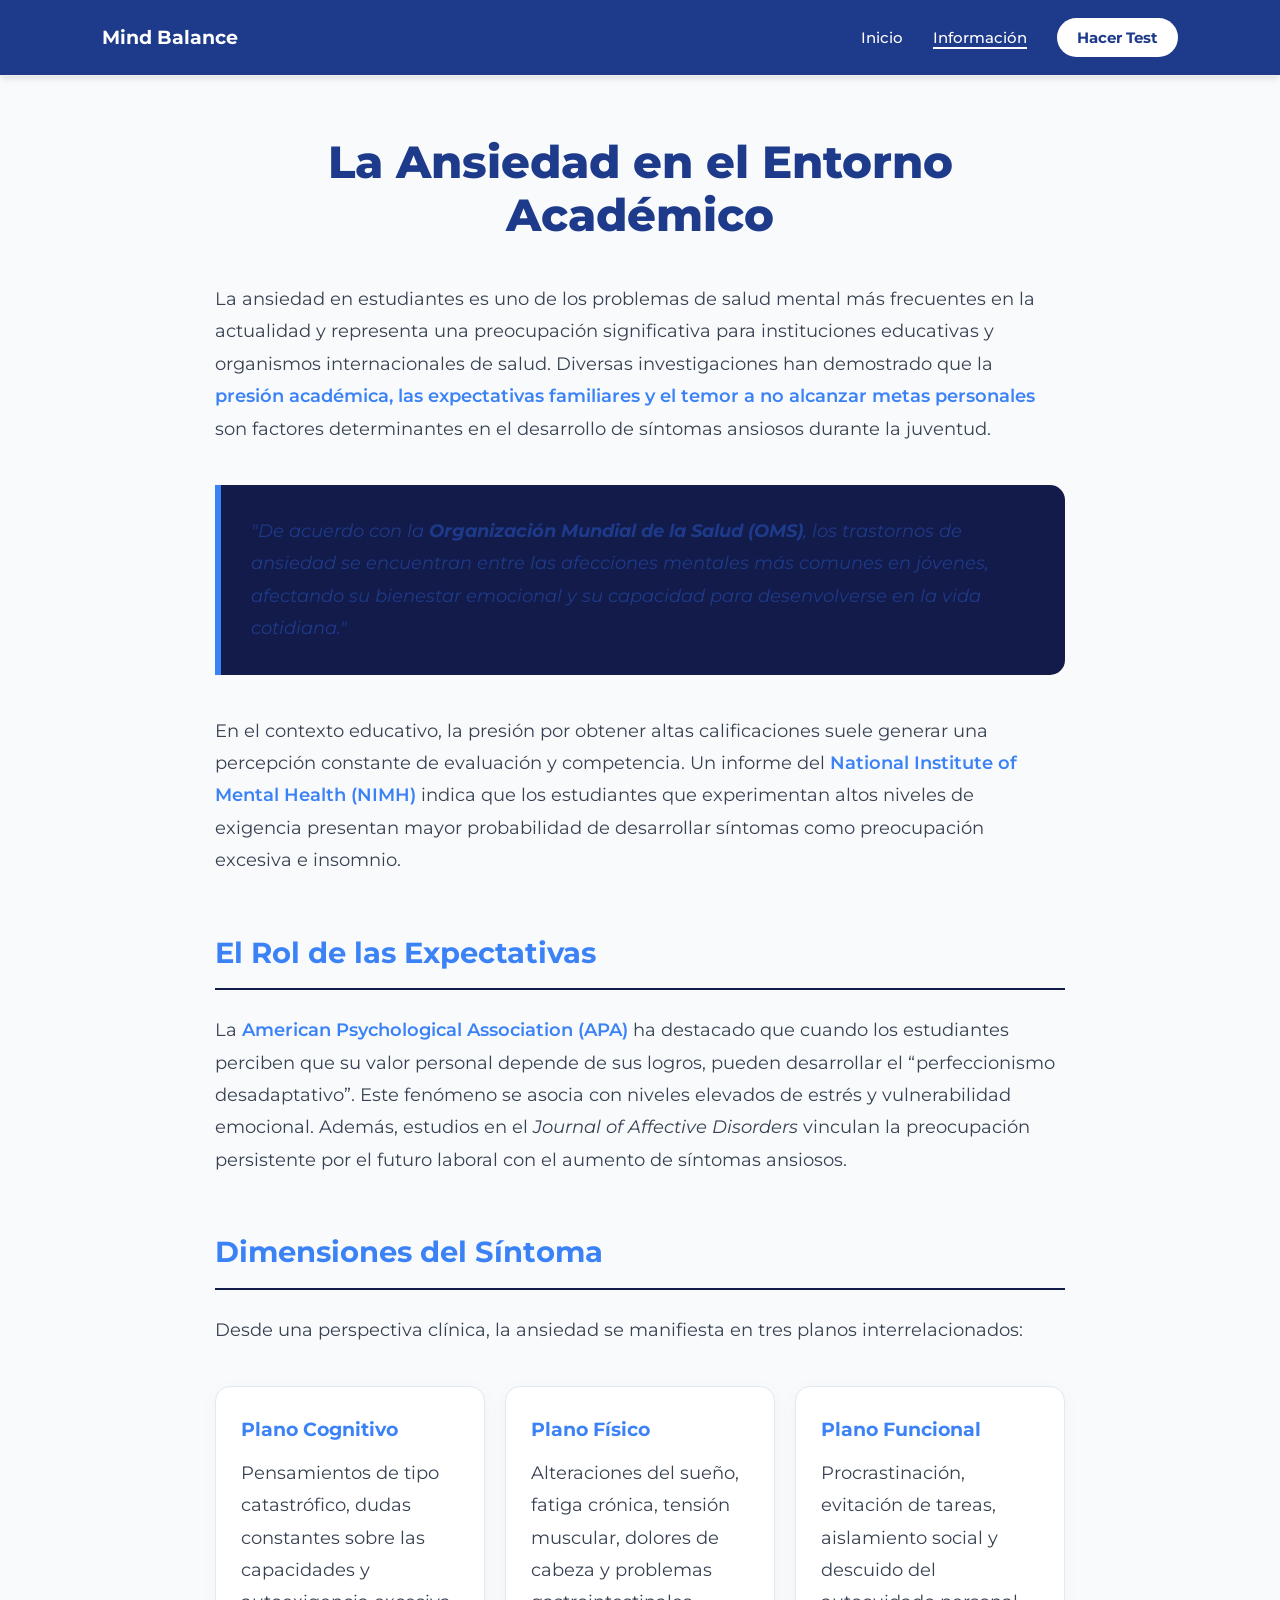
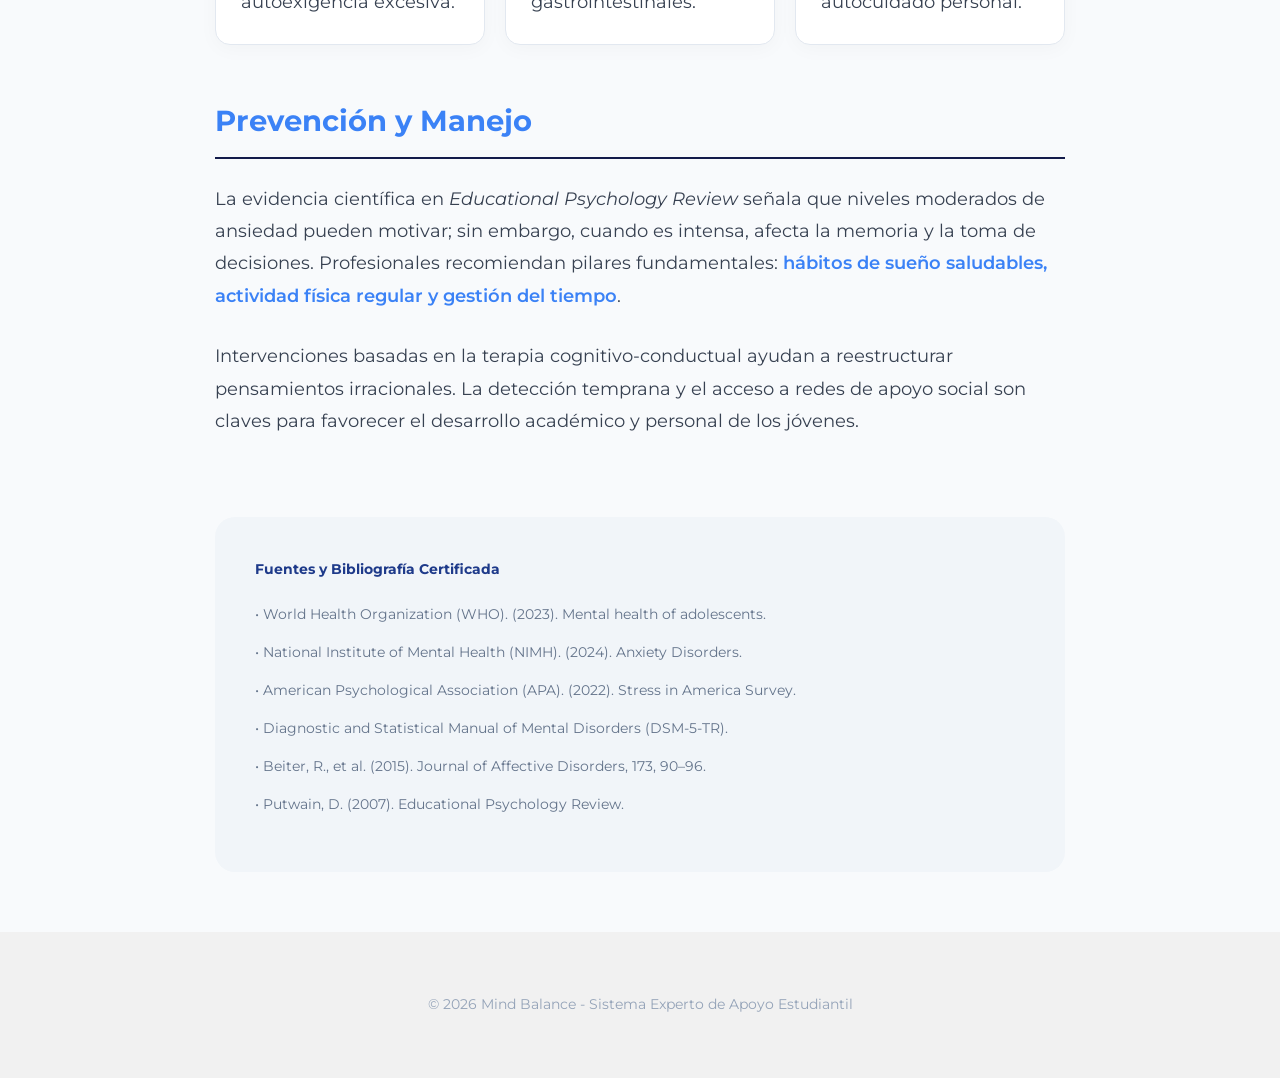
==== commit 322df7e4: "Update informacion.html" ====
--- a/src/frontend/informacion.html
+++ b/src/frontend/informacion.html
@@ -10,7 +10,7 @@
         :root {
             --azul-oscuro: #1e3a8a; /* Blue 900 */
             --azul-medio: #3b82f6;  /* Blue 500 */
-            --azul-claro: #eff6ff;  /* Blue 50 */
+            --azul-claro: #131B4A;  /* Blue 50 */
             --gris-texto: #374151;  /* Gray 700 */
             --blanco: #ffffff;
         }
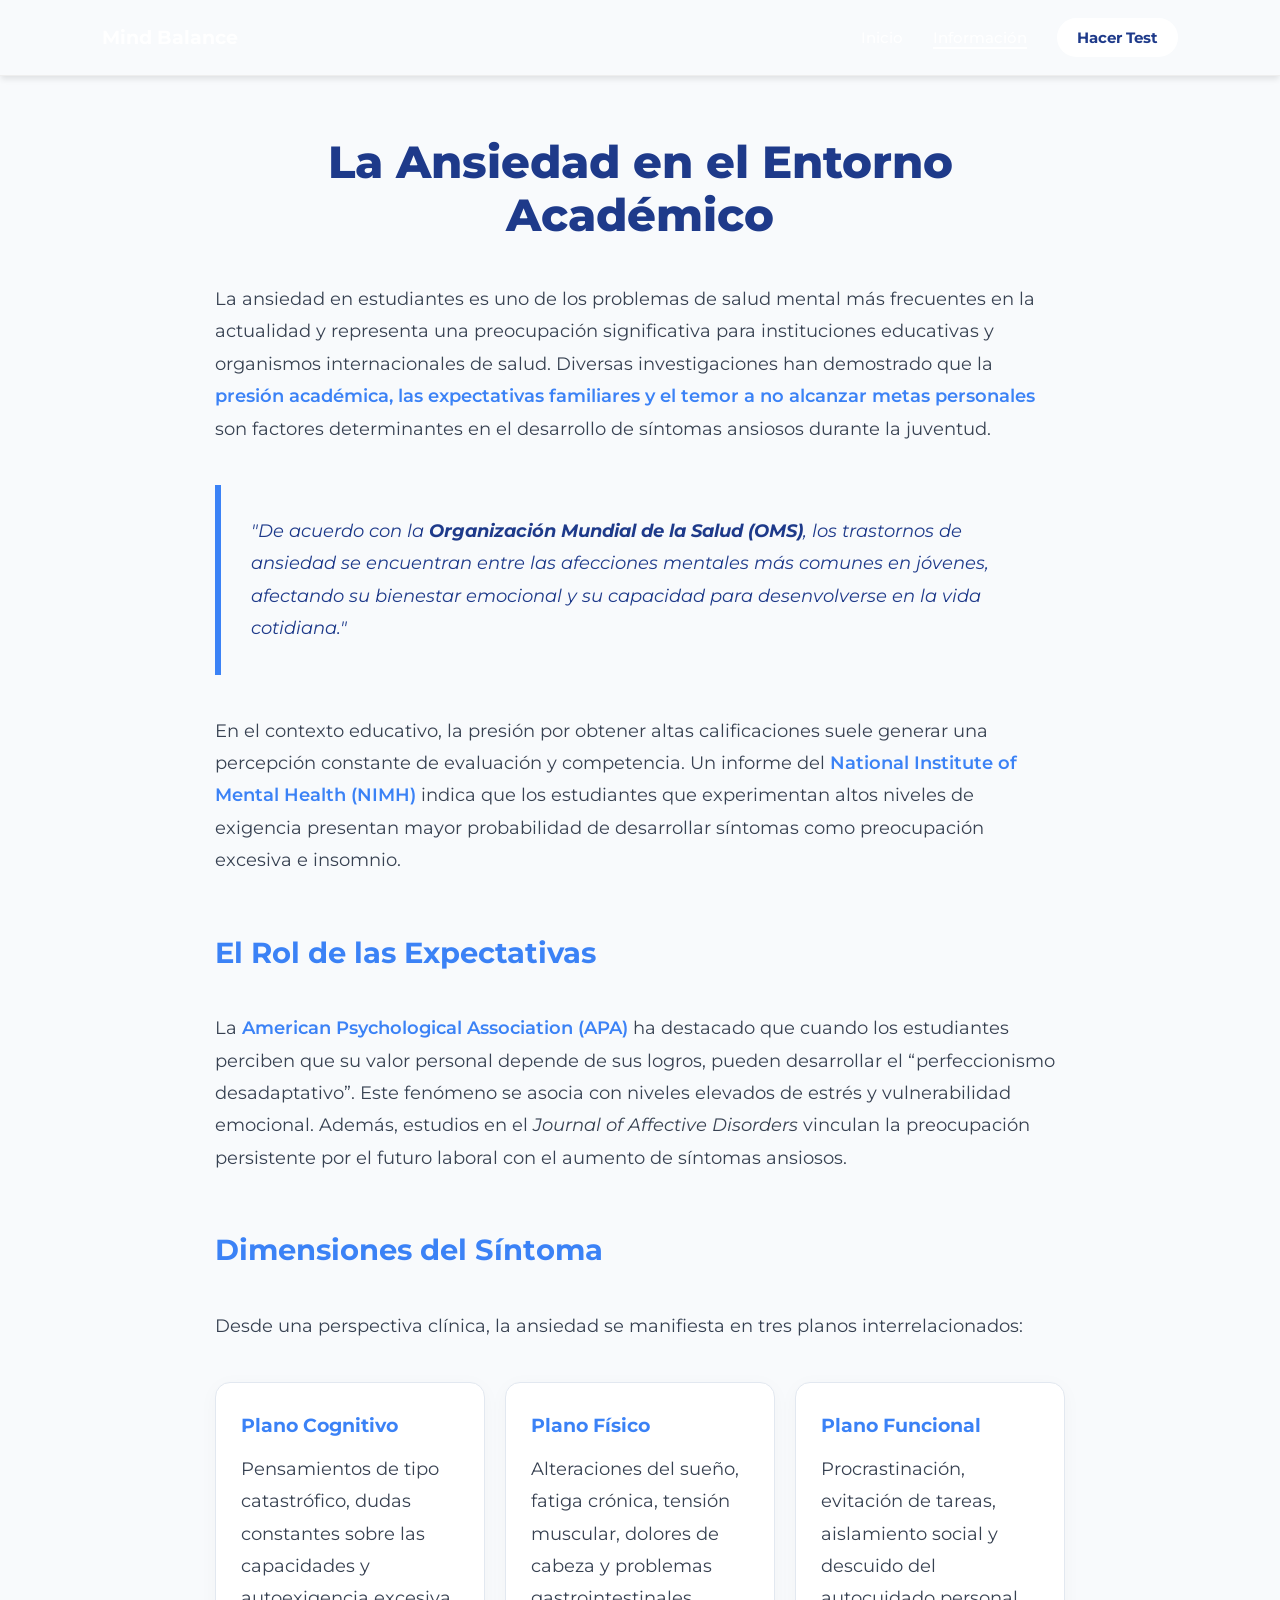
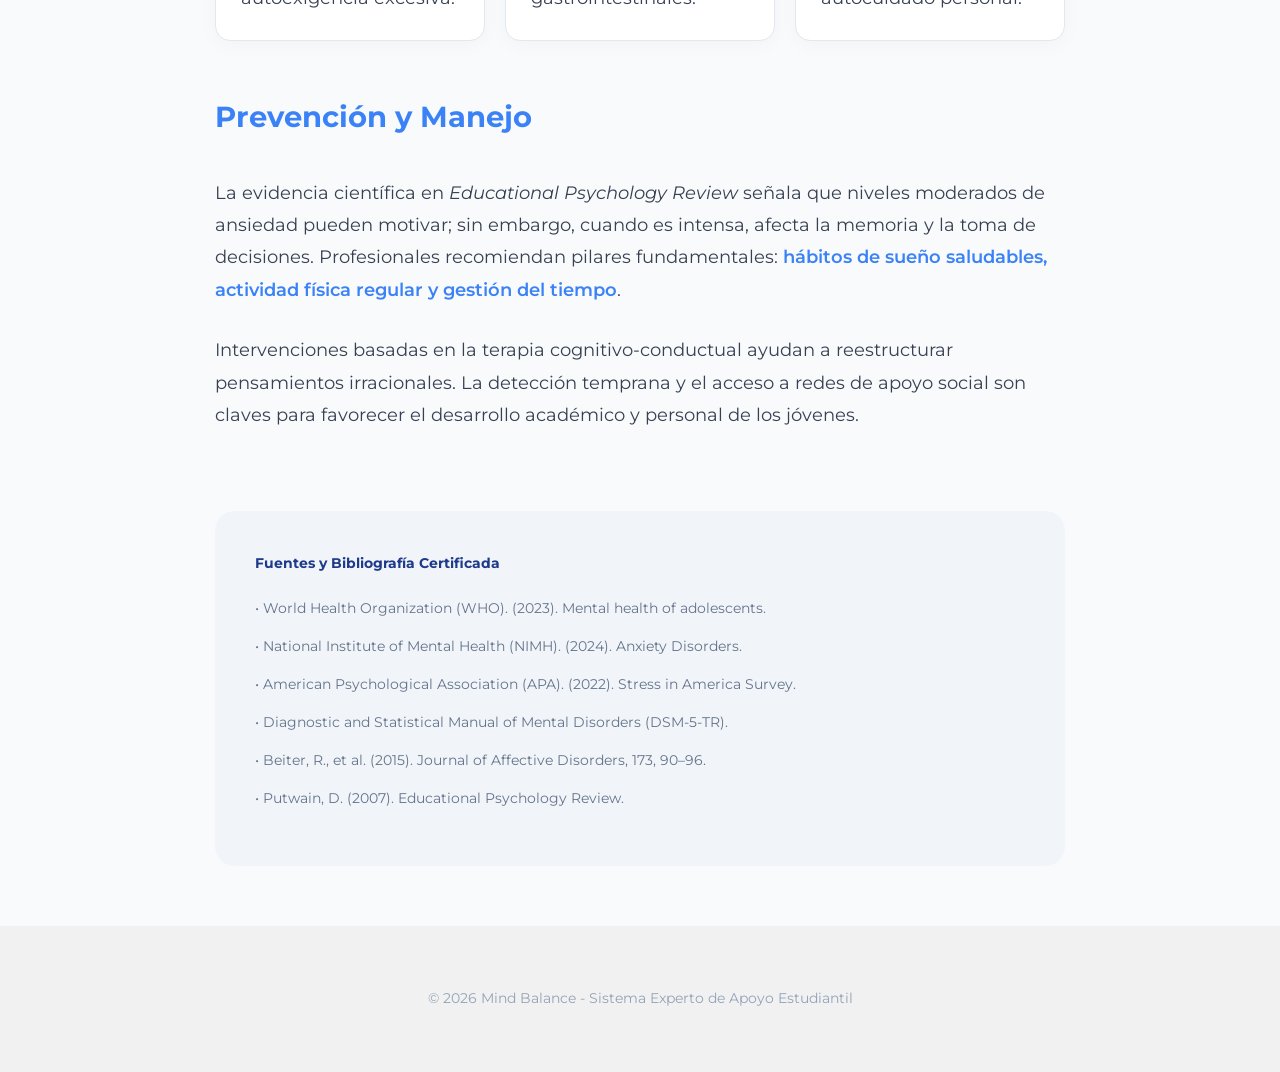
==== commit 8c1df3b0: "Update informacion.html" ====
--- a/src/frontend/informacion.html
+++ b/src/frontend/informacion.html
@@ -10,7 +10,7 @@
         :root {
             --azul-oscuro: #1e3a8a; /* Blue 900 */
             --azul-medio: #3b82f6;  /* Blue 500 */
-            --azul-claro: #131B4A;  /* Blue 50 */
+            --azul-fuerte: #131B4A;  /* Blue 50 */
             --gris-texto: #374151;  /* Gray 700 */
             --blanco: #ffffff;
         }
@@ -21,16 +21,16 @@
             color: var(--gris-texto);
             line-height: 1.8;
             margin: 0;
-            font-size: 18px; /* Tamaño de letra mejorado */
-        }
-
-        /* Navegación */
+            font-size: 18px; 
+        }
+
+       
         .barra-navegacion {
             display: flex;
             justify-content: space-between;
             align-items: center;
             padding: 20px 8%;
-            background-color: var(--azul-oscuro);
+            background-color: var(--azul-claro);
             box-shadow: 0 4px 6px -1px rgba(0, 0, 0, 0.1);
         }
 
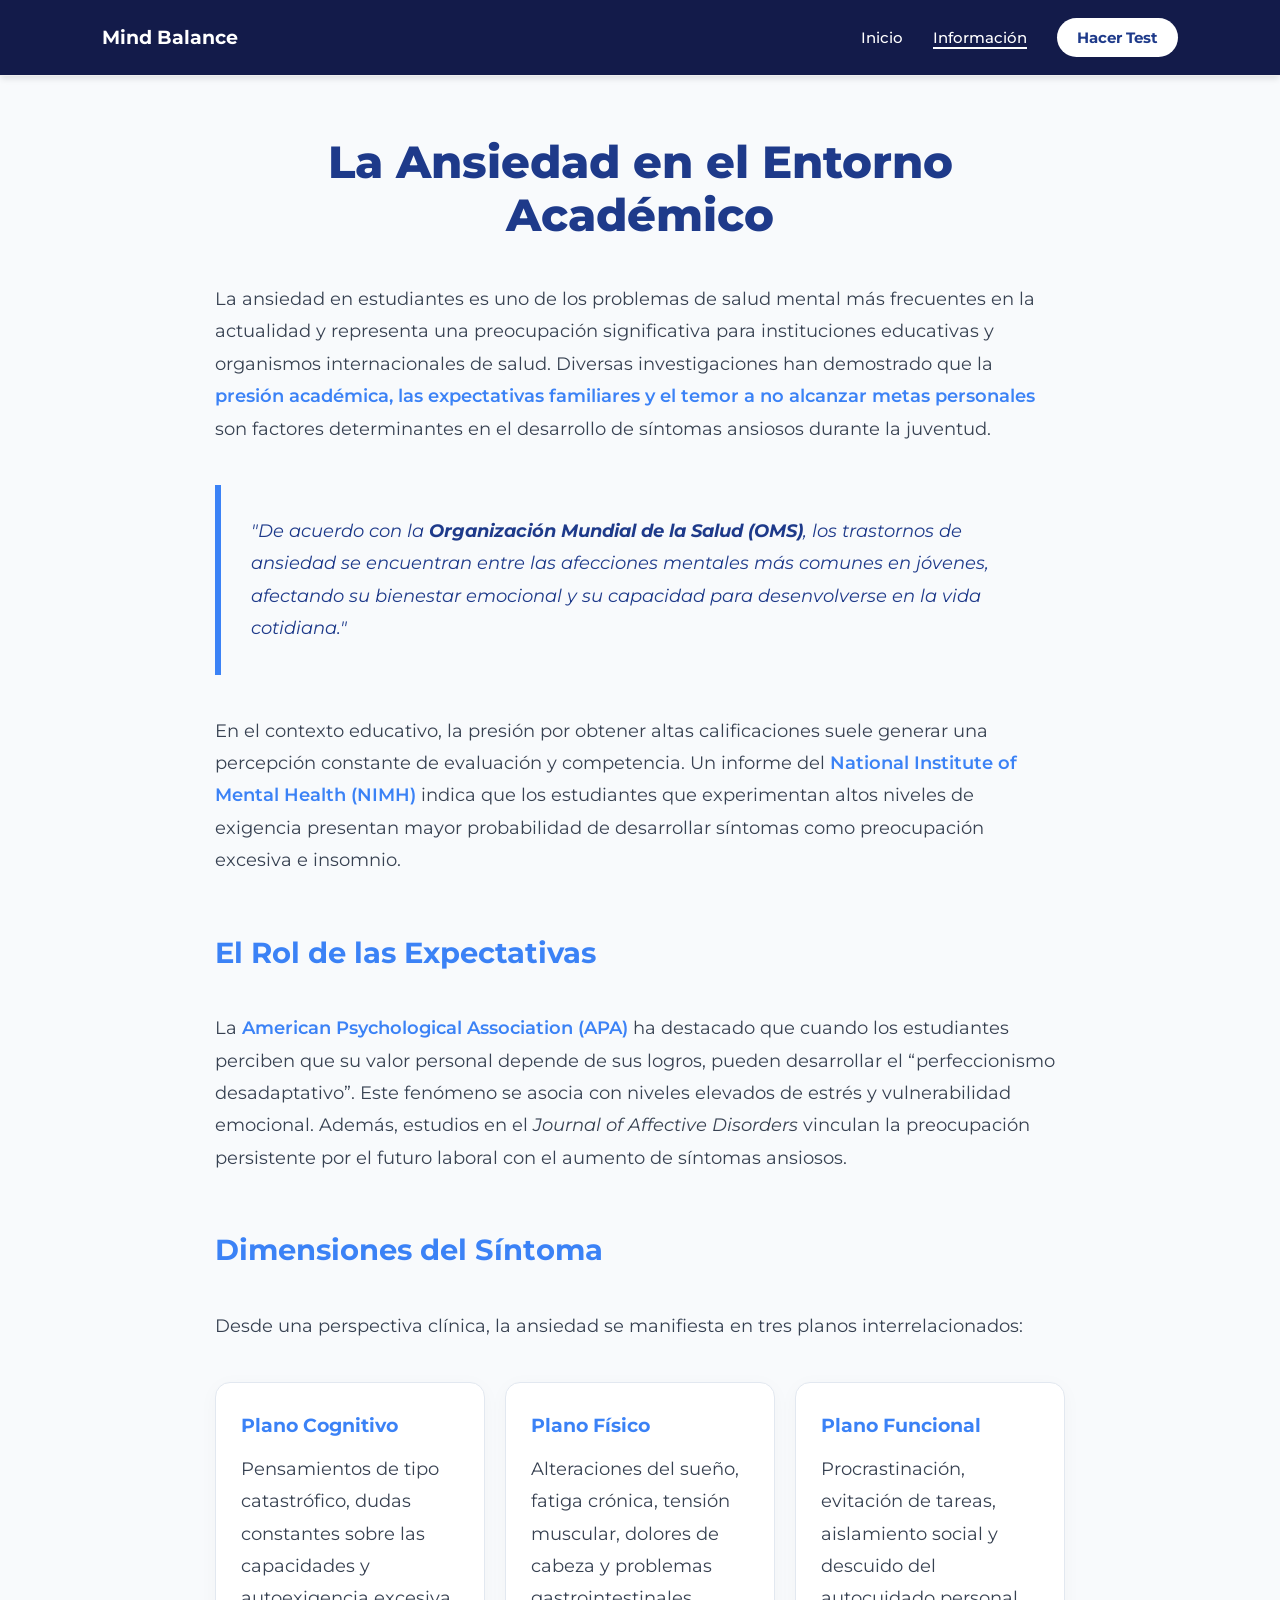
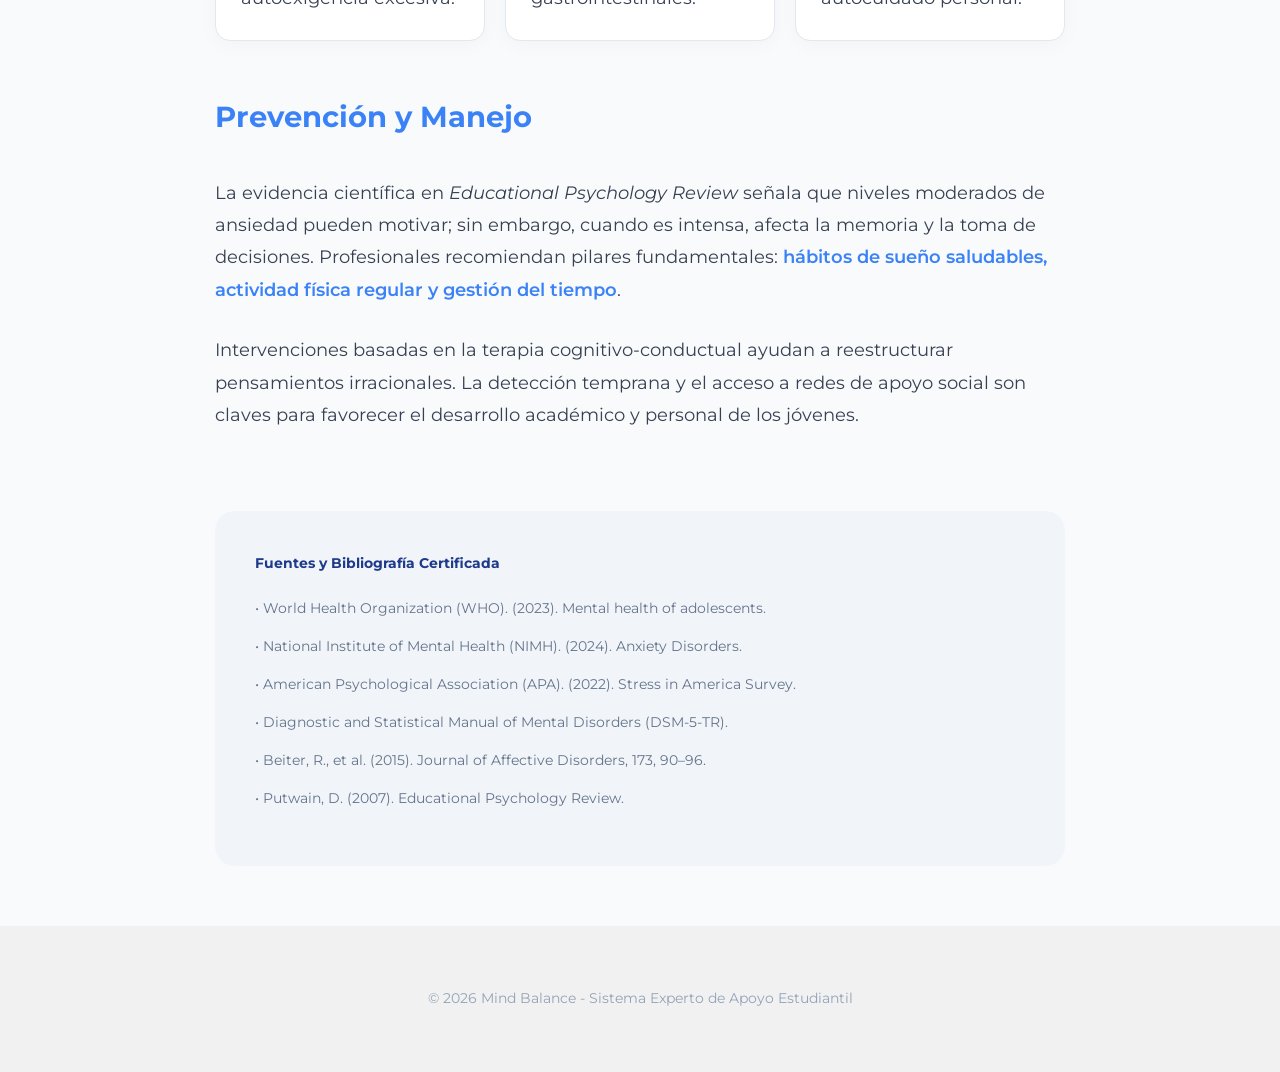
==== commit 87733fe3: "Update informacion.html" ====
--- a/src/frontend/informacion.html
+++ b/src/frontend/informacion.html
@@ -30,7 +30,7 @@
             justify-content: space-between;
             align-items: center;
             padding: 20px 8%;
-            background-color: var(--azul-claro);
+            background-color: var(--azul-fuerte);
             box-shadow: 0 4px 6px -1px rgba(0, 0, 0, 0.1);
         }
 
